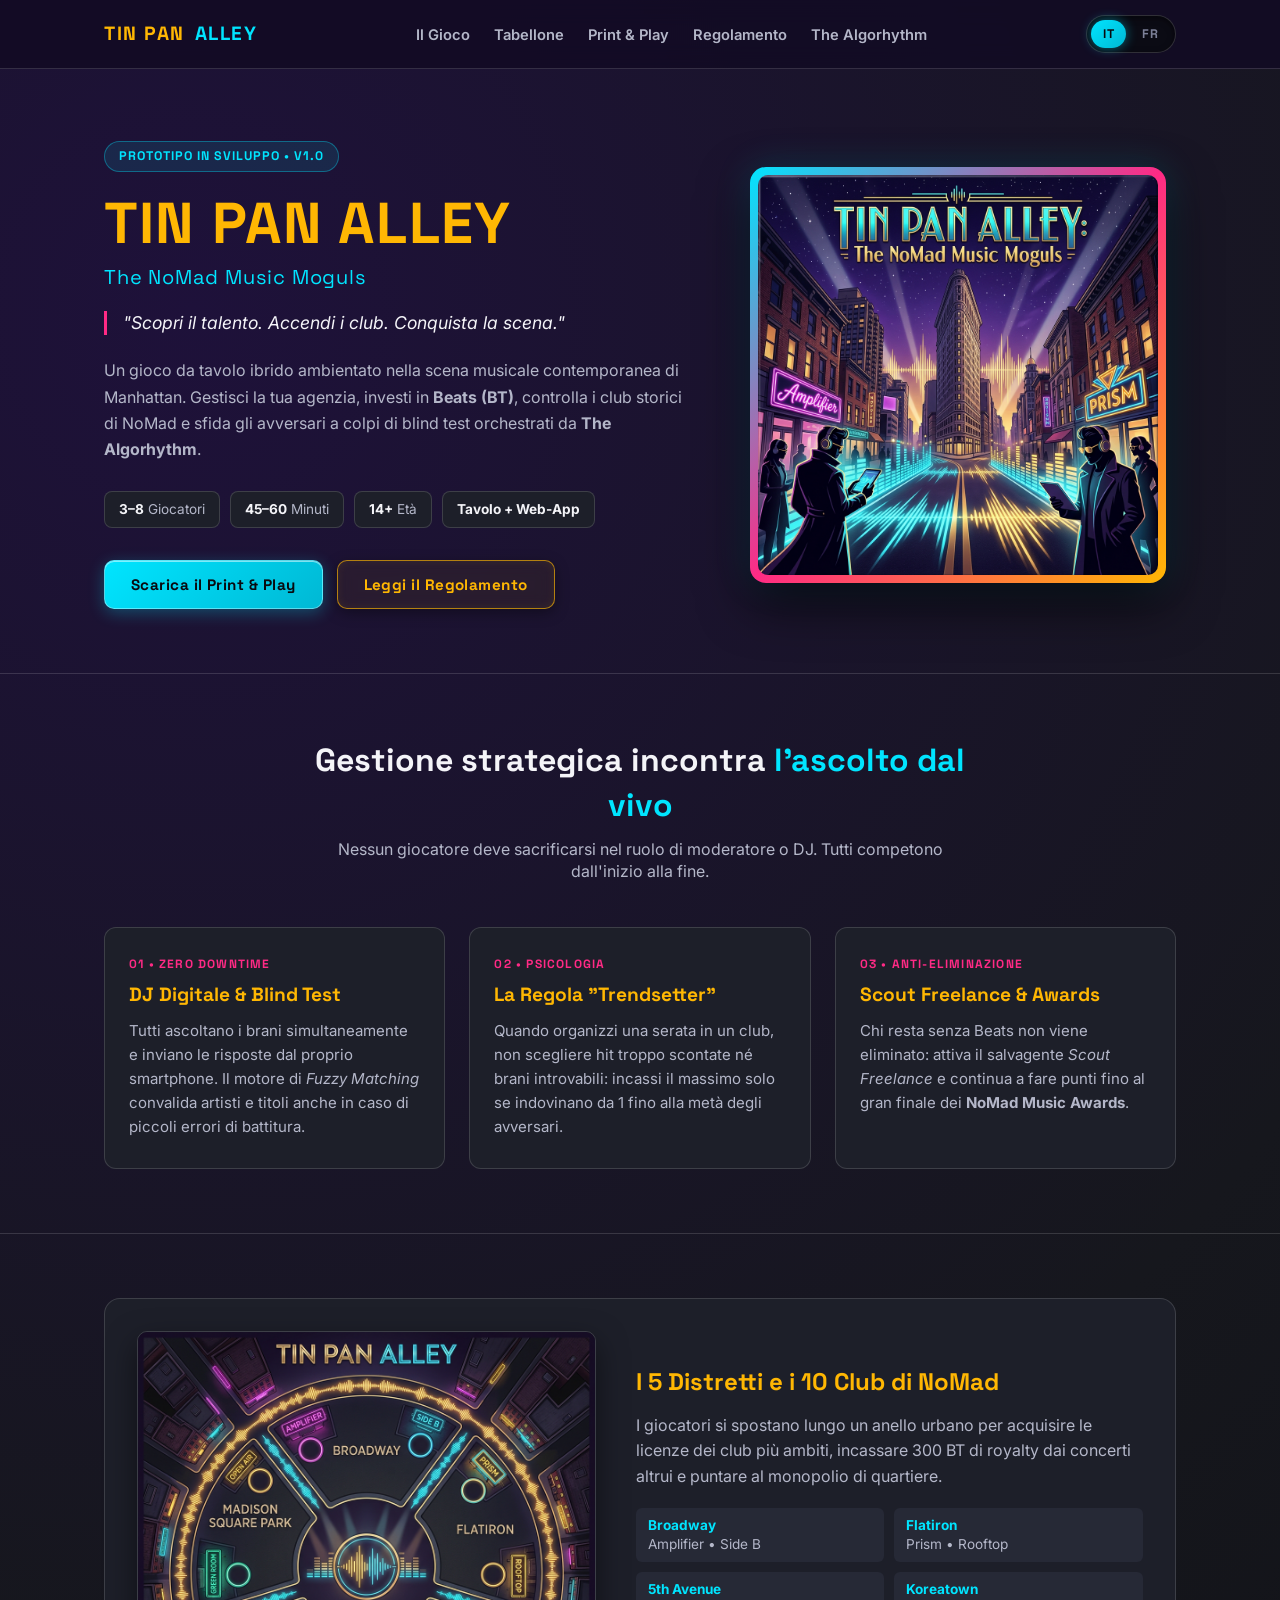
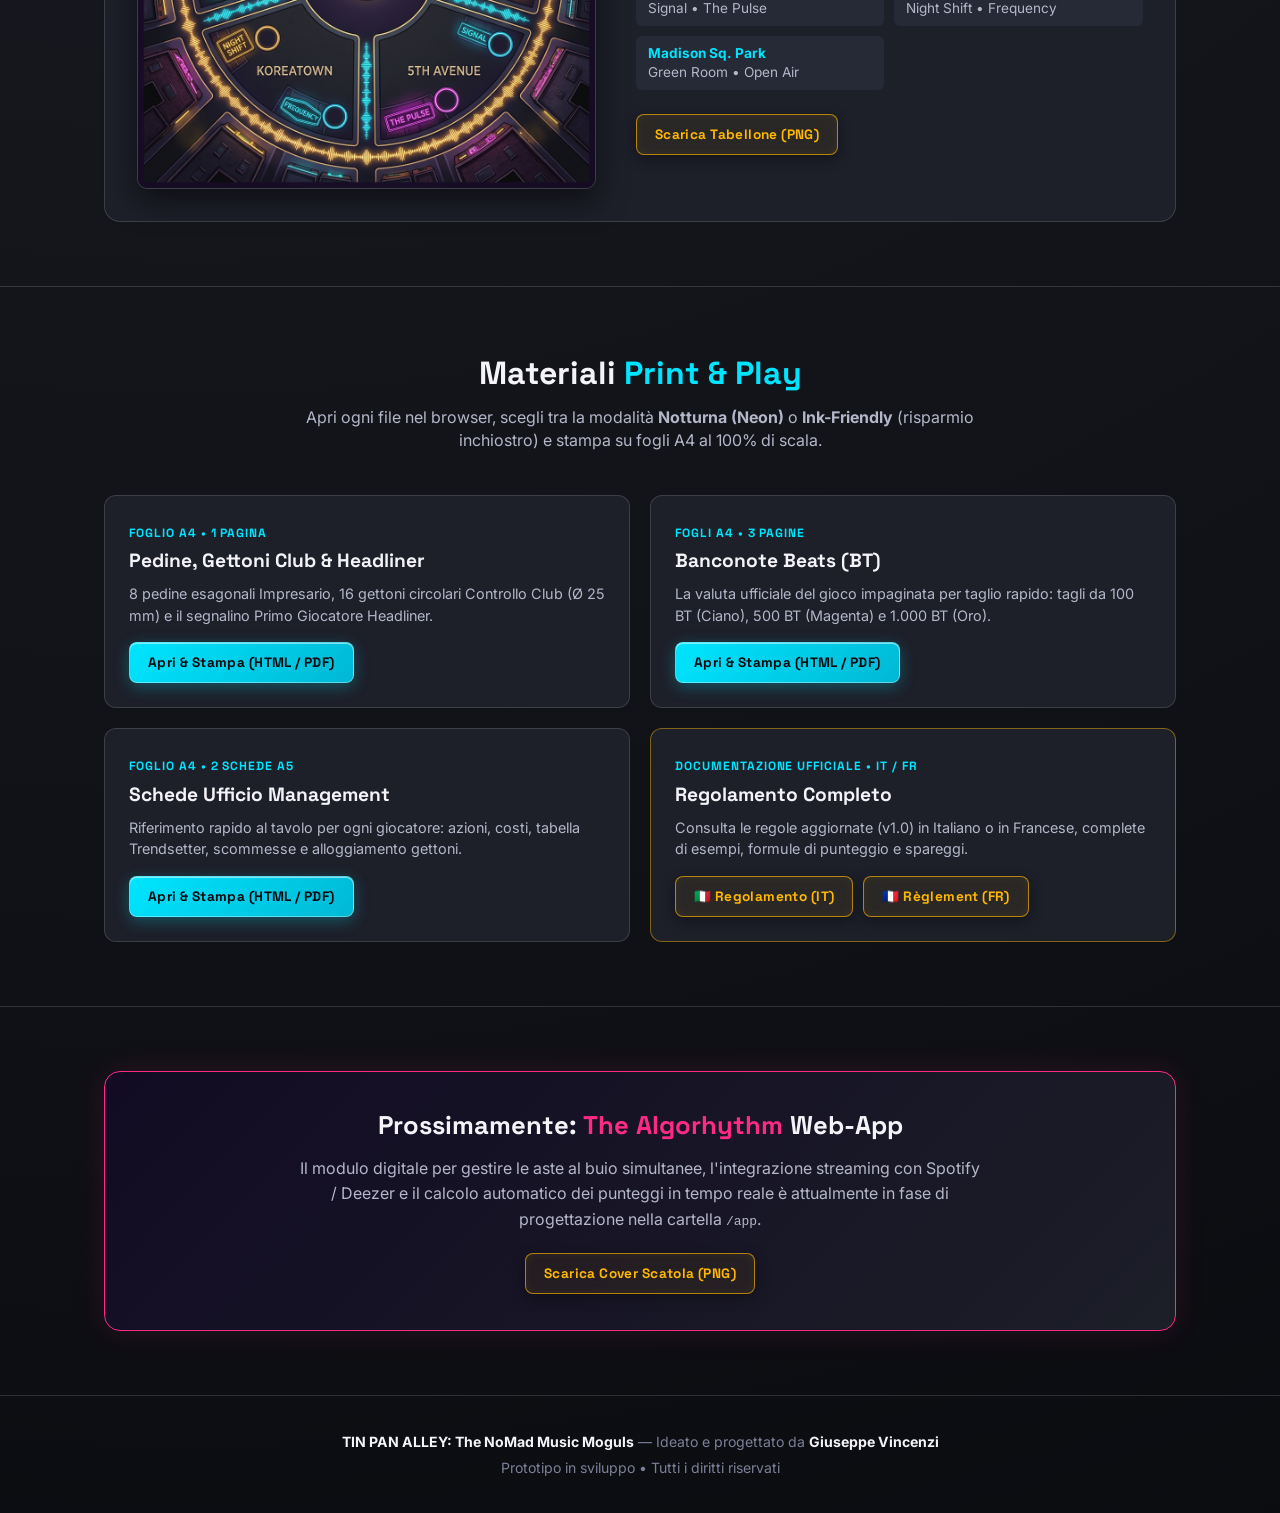
==== index.html @ d27a1840 "Landing page" ====
<!DOCTYPE html>
<html lang="it">
<head>
  <meta charset="UTF-8">
  <meta name="viewport" content="width=device-width, initial-scale=1.0">
  <title>TIN PAN ALLEY: The NoMad Music Moguls — Gioco da Tavolo Ibrido</title>
  <link rel="stylesheet" href="print-and-play/css/design-system.css">
  <link rel="stylesheet" href="landing.css">
</head>
<body>

  <!-- NAVBAR -->
  <nav class="navbar">
    <div class="container nav-inner">
      <a href="#" class="nav-logo">TIN PAN <span>ALLEY</span></a>
      <ul class="nav-links">
        <li><a href="#gioco" data-i18n="nav.game">Il Gioco</a></li>
        <li><a href="#tabellone" data-i18n="nav.board">Tabellone</a></li>
        <li><a href="#download" data-i18n="nav.pnp">Print &amp; Play</a></li>
        <li><a href="#regolamento" data-i18n="nav.rules">Regolamento</a></li>
        <li><a href="#webapp" data-i18n="nav.app">The Algorhythm</a></li>
      </ul>
      <div class="lang-switch" aria-label="Language selector">
        <button class="lang-btn" id="btn-it" onclick="setLanguage('it')">IT</button>
        <button class="lang-btn" id="btn-fr" onclick="setLanguage('fr')">FR</button>
      </div>
    </div>
  </nav>

  <!-- HERO -->
  <header class="hero">
    <div class="container hero-grid">
      <div>
        <span class="badge-status" data-i18n="hero.badge">Prototipo in Sviluppo • v1.0</span>
        <h1>TIN PAN ALLEY</h1>
        <div class="hero-subtitle">The NoMad Music Moguls</div>
        <p class="hero-tagline" data-i18n="hero.tagline">"Scopri il talento. Accendi i club. Conquista la scena."</p>
        <p class="hero-desc" data-i18n="hero.desc">
          Un gioco da tavolo ibrido ambientato nella scena musicale contemporanea di Manhattan.
          Gestisci la tua agenzia, investi in <strong>Beats (BT)</strong>, controlla i club storici di NoMad
          e sfida gli avversari a colpi di blind test orchestrati da <strong>The Algorhythm</strong>.
        </p>

        <div class="specs-row">
          <div class="spec-pill" data-i18n="hero.specPlayers"><strong>3–8</strong> Giocatori</div>
          <div class="spec-pill" data-i18n="hero.specDuration"><strong>45–60</strong> Minuti</div>
          <div class="spec-pill" data-i18n="hero.specAge"><strong>14+</strong> Età</div>
          <div class="spec-pill" data-i18n="hero.specFormat"><strong>Tavolo + Web-App</strong></div>
        </div>

        <div class="cta-group">
          <a href="#download" class="btn btn-primary" data-i18n="hero.ctaPnp">Scarica il Print &amp; Play</a>
          <a href="#regolamento" class="btn btn-secondary" data-i18n="hero.ctaRules">Leggi il Regolamento</a>
        </div>
      </div>

      <div class="hero-visual">
        <div class="cover-frame">
          <img src="assets/box_cover.png" alt="Tin Pan Alley Box Cover">
        </div>
      </div>
    </div>
  </header>

  <!-- COME FUNZIONA -->
  <section id="gioco" class="section">
    <div class="container">
      <div class="section-header">
        <h2 data-i18n="features.title">Gestione strategica incontra <span>l'ascolto dal vivo</span></h2>
        <p data-i18n="features.subtitle">Nessun giocatore deve sacrificarsi nel ruolo di moderatore o DJ. Tutti competono dall'inizio alla fine.</p>
      </div>

      <div class="features-grid">
        <article class="feature-card">
          <span class="feature-tag" data-i18n="features.c1Tag">01 • Zero Downtime</span>
          <h3 data-i18n="features.c1Title">DJ Digitale &amp; Blind Test</h3>
          <p data-i18n="features.c1Desc">
            Tutti ascoltano i brani simultaneamente e inviano le risposte dal proprio smartphone.
            Il motore di <em>Fuzzy Matching</em> convalida artisti e titoli anche in caso di piccoli errori di battitura.
          </p>
        </article>

        <article class="feature-card">
          <span class="feature-tag" data-i18n="features.c2Tag">02 • Psicologia</span>
          <h3 data-i18n="features.c2Title">La Regola "Trendsetter"</h3>
          <p data-i18n="features.c2Desc">
            Quando organizzi una serata in un club, non scegliere hit troppo scontate né brani introvabili:
            incassi il massimo solo se indovinano da 1 fino alla metà degli avversari.
          </p>
        </article>

        <article class="feature-card">
          <span class="feature-tag" data-i18n="features.c3Tag">03 • Anti-Eliminazione</span>
          <h3 data-i18n="features.c3Title">Scout Freelance &amp; Awards</h3>
          <p data-i18n="features.c3Desc">
            Chi resta senza Beats non viene eliminato: attiva il salvagente <em>Scout Freelance</em> e continua
            a fare punti fino al gran finale dei <strong>NoMad Music Awards</strong>.
          </p>
        </article>
      </div>
    </div>
  </section>

  <!-- IL TABELLONE -->
  <section id="tabellone" class="section">
    <div class="container">
      <div class="board-showcase">
        <img src="assets/board.png" alt="Tin Pan Alley Game Board" class="board-img">
        <div class="board-info">
          <h3 data-i18n="board.title">I 5 Distretti e i 10 Club di NoMad</h3>
          <p data-i18n="board.desc">
            I giocatori si spostano lungo un anello urbano per acquisire le licenze dei club più ambiti,
            incassare 300 BT di royalty dai concerti altrui e puntare al monopolio di quartiere.
          </p>
          <ul class="district-list">
            <li><strong>Broadway</strong> Amplifier • Side B</li>
            <li><strong>Flatiron</strong> Prism • Rooftop</li>
            <li><strong>5th Avenue</strong> Signal • The Pulse</li>
            <li><strong>Koreatown</strong> Night Shift • Frequency</li>
            <li><strong>Madison Sq. Park</strong> Green Room • Open Air</li>
          </ul>
          <a href="assets/board.png" download="TinPanAlley_Board.png" class="btn btn-secondary btn-small" data-i18n="board.cta">
            Scarica Tabellone (PNG)
          </a>
        </div>
      </div>
    </div>
  </section>

  <!-- AREA DOWNLOAD PRINT & PLAY E REGOLAMENTO -->
  <section id="download" class="section">
    <div class="container">
      <div class="section-header">
        <h2 data-i18n="downloads.title">Materiali <span>Print &amp; Play</span></h2>
        <p data-i18n="downloads.subtitle">
          Apri ogni file nel browser, scegli tra la modalità <strong>Notturna (Neon)</strong> o
          <strong>Ink-Friendly</strong> (risparmio inchiostro) e stampa su fogli A4 al 100% di scala.
        </p>
      </div>

      <div class="downloads-grid">
        <div class="dl-card">
          <div>
            <span class="dl-meta" data-i18n="downloads.d1Meta">Foglio A4 • 1 Pagina</span>
            <h3 data-i18n="downloads.d1Title">Pedine, Gettoni Club &amp; Headliner</h3>
            <p data-i18n="downloads.d1Desc">8 pedine esagonali Impresario, 16 gettoni circolari Controllo Club (Ø 25 mm) e il segnalino Primo Giocatore Headliner.</p>
          </div>
          <div class="dl-actions">
            <a href="print-and-play/01_pedine_e_gettoni.html" target="_blank" class="btn btn-primary btn-small" data-i18n="downloads.btnPrint">
              Apri &amp; Stampa (HTML / PDF)
            </a>
          </div>
        </div>

        <div class="dl-card">
          <div>
            <span class="dl-meta" data-i18n="downloads.d2Meta">Fogli A4 • 3 Pagine</span>
            <h3 data-i18n="downloads.d2Title">Banconote Beats (BT)</h3>
            <p data-i18n="downloads.d2Desc">La valuta ufficiale del gioco impaginata per taglio rapido: tagli da 100 BT (Ciano), 500 BT (Magenta) e 1.000 BT (Oro).</p>
          </div>
          <div class="dl-actions">
            <a href="print-and-play/02_beats_banconote.html" target="_blank" class="btn btn-primary btn-small" data-i18n="downloads.btnPrint">
              Apri &amp; Stampa (HTML / PDF)
            </a>
          </div>
        </div>

        <div class="dl-card">
          <div>
            <span class="dl-meta" data-i18n="downloads.d3Meta">Foglio A4 • 2 Schede A5</span>
            <h3 data-i18n="downloads.d3Title">Schede Ufficio Management</h3>
            <p data-i18n="downloads.d3Desc">Riferimento rapido al tavolo per ogni giocatore: azioni, costi, tabella Trendsetter, scommesse e alloggiamento gettoni.</p>
          </div>
          <div class="dl-actions">
            <a href="print-and-play/03_schede_management.html" target="_blank" class="btn btn-primary btn-small" data-i18n="downloads.btnPrint">
              Apri &amp; Stampa (HTML / PDF)
            </a>
          </div>
        </div>

        <div id="regolamento" class="dl-card highlight">
          <div>
            <span class="dl-meta" data-i18n="downloads.rMeta">Documentazione Ufficiale • IT / FR</span>
            <h3 data-i18n="downloads.rTitle">Regolamento Completo</h3>
            <p data-i18n="downloads.rDesc">Consulta le regole aggiornate (v1.0) in Italiano o in Francese, complete di esempi, formule di punteggio e spareggi.</p>
          </div>
          <div class="dl-actions">
            <a href="rules/regolamento_IT.md" class="btn btn-secondary btn-small">🇮🇹 Regolamento (IT)</a>
            <a href="rules/reglement_FR.md" class="btn btn-secondary btn-small">🇫🇷 Règlement (FR)</a>
          </div>
        </div>
      </div>
    </div>
  </section>

  <!-- WEB APP TEASER -->
  <section id="webapp" class="section">
    <div class="container">
      <div class="app-banner">
        <h3 data-i18n="webapp.title">Prossimamente: <span>The Algorhythm</span> Web-App</h3>
        <p data-i18n="webapp.desc">
          Il modulo digitale per gestire le aste al buio simultanee, l'integrazione streaming con
          Spotify / Deezer e il calcolo automatico dei punteggi in tempo reale è attualmente in fase di progettazione
          nella cartella <code>/app</code>.
        </p>
        <a href="assets/box_cover.png" download="TinPanAlley_BoxCover.png" class="btn btn-secondary btn-small" data-i18n="webapp.cta">
          Scarica Cover Scatola (PNG)
        </a>
      </div>
    </div>
  </section>

  <!-- FOOTER -->
  <footer class="footer">
    <div class="container">
      <p data-i18n="footer.credit"><strong>TIN PAN ALLEY: The NoMad Music Moguls</strong> — Ideato e progettato da <strong>Giuseppe Vincenzi</strong></p>
      <p style="margin-top: 6px;" data-i18n="footer.rights">Prototipo in sviluppo • Tutti i diritti riservati</p>
    </div>
  </footer>

  <!-- LOGICA MULTILINGUA -->
  <script src="translations.js"></script>
  <script>
    function getNestedValue(obj, path) {
      return path.split('.').reduce((acc, key) => (acc && acc[key] !== undefined ? acc[key] : null), obj);
    }

    function setLanguage(lang) {
      if (!TRANSLATIONS[lang]) lang = 'it';

      document.documentElement.lang = lang;
      document.title = TRANSLATIONS[lang].pageTitle;

      // Aggiorna tutti gli elementi con attributo data-i18n
      document.querySelectorAll('[data-i18n]').forEach(el => {
        const key = el.getAttribute('data-i18n');
        const value = getNestedValue(TRANSLATIONS[lang], key);
        if (value !== null) {
          el.innerHTML = value;
        }
      });

      // Aggiorna stato pulsanti
      document.getElementById('btn-it').classList.toggle('active', lang === 'it');
      document.getElementById('btn-fr').classList.toggle('active', lang === 'fr');

      // Salva preferenza
      localStorage.setItem('tinpanalley_lang', lang);
    }

    // Inizializzazione automatica: preferenza salvata o lingua del browser
    (function initLanguage() {
      const saved = localStorage.getItem('tinpanalley_lang');
      if (saved && TRANSLATIONS[saved]) {
        setLanguage(saved);
      } else {
        const browserLang = (navigator.language || 'it').toLowerCase();
        setLanguage(browserLang.startsWith('fr') ? 'fr' : 'it');
      }
    })();
  </script>

</body>
</html>
---- print-and-play/css/design-system.css ----
/* ==========================================================================
   TIN PAN ALLEY: The NoMad Music Moguls
   Design System Ufficiale (Print & Play + Web-App "The Algorhythm")
   ========================================================================== */

@import url('https://fonts.googleapis.com/css2?family=Inter:wght@400;600;700;800&family=Space+Grotesk:wght@600;700&display=swap');

:root {
  /* --- Superfici & Sfondi (Tema Notturno / Scatola) --- */
  --bg-asphalt: #16171d;
  --bg-midnight: #120b24;
  --bg-card: #1d1f29;
  --bg-elevated: #262936;
  --border-subtle: rgba(255, 255, 255, 0.14);

  /* --- Testi --- */
  --text-primary: #f4f4f8;
  --text-secondary: #b4b7c9;
  --text-muted: #7c8098;

  /* --- Palette Principale Brand --- */
  --brand-cyan: #00e5ff;
  --brand-magenta: #ff2a85;
  --brand-gold: #ffb703;
  --brand-amber: #ff9e00;
  --brand-acid: #52ff00;

  /* --- 8 Identità Giocatore (Colore + Glow) --- */
  --p1-color: #00e5ff; /* 1. Electric Cyan - Cuffie */
  --p2-color: #ff2a85; /* 2. Vivid Magenta - Vinile */
  --p3-color: #ffb703; /* 3. Golden Amber - Fulmine */
  --p4-color: #52ff00; /* 4. Acid Green - Microfono */
  --p5-color: #b565ff; /* 5. Electric Purple - Sintetizzatore */
  --p6-color: #ff4d4d; /* 6. Coral Red - Nota Musicale */
  --p7-color: #72efdd; /* 7. Ice Blue - Stella */
  --p8-color: #ff7b00; /* 8. Bright Orange - Corona */

  /* --- Tipografia --- */
  --font-display: 'Space Grotesk', system-ui, -apple-system, sans-serif;
  --font-body: 'Inter', system-ui, -apple-system, sans-serif;

  /* --- Linee di taglio Print & Play --- */
  --cut-line: rgba(255, 255, 255, 0.35);
}

/* ==========================================================================
   MODALITÀ INK-FRIENDLY (Risparmio Inchiostro per Stampa Casalinga)
   Attivata aggiungendo la classe .ink-friendly al <body>
   ========================================================================== */
body.ink-friendly {
  --bg-asphalt: #ffffff;
  --bg-midnight: #ffffff;
  --bg-card: #f8f9fc;
  --bg-elevated: #eef0f6;
  --border-subtle: #cbd5e1;

  --text-primary: #111827;
  --text-secondary: #374151;
  --text-muted: #6b7280;

  /* Colori leggermente scuriti per restare leggibili su carta bianca */
  --brand-cyan: #008ca3;
  --brand-magenta: #c91863;
  --brand-gold: #b87b00;
  --brand-amber: #c26d00;
  --brand-acid: #2b8a00;

  --p1-color: #008ca3;
  --p2-color: #c91863;
  --p3-color: #b87b00;
  --p4-color: #2b8a00;
  --p5-color: #7c3aed;
  --p6-color: #dc2626;
  --p7-color: #0d9488;
  --p8-color: #ea580c;

  --cut-line: #94a3b8;
}

body.ink-friendly .neon-glow {
  box-shadow: none !important;
  text-shadow: none !important;
}

/* ==========================================================================
   RESET & BASE
   ========================================================================== */
*, *::before, *::after {
  box-sizing: border-box;
  margin: 0;
  padding: 0;
}

body {
  font-family: var(--font-body);
  background-color: #0b0c10;
  color: var(--text-primary);
  line-height: 1.4;
  -webkit-font-smoothing: antialiased;
}

/* ==========================================================================
   BARRA DI CONTROLLO A SCHERMO (Nascosta in stampa)
   ========================================================================== */
.pnp-toolbar {
  position: sticky;
  top: 0;
  z-index: 100;
  display: flex;
  justify-content: space-between;
  align-items: center;
  padding: 12px 24px;
  background: #120b24;
  border-bottom: 2px solid var(--brand-cyan);
  color: #ffffff;
  font-family: var(--font-display);
}

.pnp-toolbar-title {
  font-size: 1.1rem;
  font-weight: 700;
  letter-spacing: 0.05em;
}

.pnp-toolbar-title span {
  color: #00e5ff;
}

.pnp-toolbar-actions {
  display: flex;
  gap: 12px;
}

.btn-pnp {
  padding: 8px 16px;
  border-radius: 6px;
  border: 1px solid #00e5ff;
  background: transparent;
  color: #ffffff;
  font-family: var(--font-display);
  font-size: 0.9rem;
  font-weight: 600;
  cursor: pointer;
  transition: all 0.2s ease;
}

.btn-pnp:hover {
  background: rgba(0, 229, 255, 0.15);
}

.btn-pnp.primary {
  background: #00e5ff;
  color: #120b24;
}

.btn-pnp.primary:hover {
  background: #5ceeff;
}

/* ==========================================================================
   IMPAGINAZIONE FOGLI A4 PER STAMPA
   ========================================================================== */
.a4-page {
  width: 210mm;
  min-height: 297mm;
  margin: 20px auto;
  padding: 10mm;
  background: linear-gradient(160deg, var(--bg-asphalt) 0%, var(--bg-midnight) 100%);
  box-shadow: 0 12px 40px rgba(0, 0, 0, 0.6);
  position: relative;
  overflow: hidden;
  display: flex;
  flex-direction: column;
}

body.ink-friendly .a4-page {
  background: #ffffff;
  border: 1px solid #e2e8f0;
}

.page-header {
  display: flex;
  justify-content: space-between;
  align-items: baseline;
  border-bottom: 1px solid var(--border-subtle);
  padding-bottom: 4mm;
  margin-bottom: 6mm;
}

.page-header h1 {
  font-family: var(--font-display);
  font-size: 14pt;
  letter-spacing: 0.08em;
  text-transform: uppercase;
  color: var(--brand-gold);
}

.page-header .subtitle {
  font-size: 8.5pt;
  color: var(--text-secondary);
}

/* ==========================================================================
   REGOLAMENTO DI STAMPA (@media print)
   ========================================================================== */
@page {
  size: A4 portrait;
  margin: 0;
}

@media print {
  * {
    -webkit-print-color-adjust: exact !important;
    print-color-adjust: exact !important;
  }

  body {
    background: none !important;
  }

  .no-print,
  .pnp-toolbar {
    display: none !important;
  }

  .a4-page {
    margin: 0 !important;
    box-shadow: none !important;
    border: none !important;
    page-break-after: always;
    break-after: page;
  }

  .a4-page:last-child {
    page-break-after: auto;
    break-after: auto;
  }
}

/* ==========================================================================
   UTILITY COMPONENTI
   ========================================================================== */
.font-display {
  font-family: var(--font-display);
}

.cut-guide {
  border: 1px dashed var(--cut-line);
}

/* Selettore lingua nella toolbar Print & Play */
.pnp-lang-switch {
  display: inline-flex;
  align-items: center;
  gap: 2px;
  background: rgba(0, 0, 0, 0.35);
  border: 1px solid rgba(255, 255, 255, 0.2);
  padding: 3px;
  border-radius: 6px;
}

.pnp-lang-btn {
  background: transparent;
  border: none;
  color: #b4b7c9;
  font-family: var(--font-display);
  font-size: 0.8rem;
  font-weight: 700;
  padding: 5px 10px;
  border-radius: 4px;
  cursor: pointer;
  transition: all 0.2s ease;
}

.pnp-lang-btn:hover {
  color: #ffffff;
}

.pnp-lang-btn.active {
  background: #00e5ff;
  color: #120b24;
}
---- landing.css ----
/* ==========================================================================
   TIN PAN ALLEY — Stili Landing Page (index.html)
   Richiede: print-and-play/css/design-system.css
   ========================================================================== */

html {
  scroll-behavior: smooth;
}

body {
  background: radial-gradient(circle at 15% 10%, #1e113a 0%, var(--bg-asphalt) 45%, #0b0c10 100%);
  color: var(--text-primary);
  min-height: 100vh;
}

.container {
  width: 100%;
  max-width: 1120px;
  margin: 0 auto;
  padding: 0 24px;
}

/* --- NAVBAR --- */
.navbar {
  position: sticky;
  top: 0;
  z-index: 50;
  background: rgba(18, 11, 36, 0.85);
  backdrop-filter: blur(12px);
  border-bottom: 1px solid var(--border-subtle);
}

.nav-inner {
  display: flex;
  justify-content: space-between;
  align-items: center;
  height: 68px;
}

.nav-logo {
  font-family: var(--font-display);
  font-size: 1.2rem;
  font-weight: 700;
  letter-spacing: 0.08em;
  color: var(--brand-gold);
  text-decoration: none;
  display: flex;
  align-items: center;
  gap: 10px;
}

.nav-logo span {
  color: var(--brand-cyan);
}

.nav-links {
  display: flex;
  gap: 24px;
  list-style: none;
}

.nav-links a {
  color: var(--text-secondary);
  text-decoration: none;
  font-size: 0.92rem;
  font-weight: 600;
  transition: color 0.2s ease;
}

.nav-links a:hover {
  color: var(--brand-cyan);
}

/* --- HERO SECTION --- */
.hero {
  padding: 72px 0 64px;
}

.hero-grid {
  display: grid;
  grid-template-columns: 1.15fr 0.85fr;
  gap: 48px;
  align-items: center;
}

.badge-status {
  display: inline-block;
  padding: 6px 14px;
  border-radius: 999px;
  font-family: var(--font-display);
  font-size: 0.78rem;
  font-weight: 700;
  letter-spacing: 0.08em;
  text-transform: uppercase;
  color: var(--brand-cyan);
  background: rgba(0, 229, 255, 0.1);
  border: 1px solid rgba(0, 229, 255, 0.35);
  margin-bottom: 20px;
}

.hero h1 {
  font-family: var(--font-display);
  font-size: clamp(2.4rem, 5vw, 3.6rem);
  line-height: 1.08;
  letter-spacing: 0.02em;
  color: var(--brand-gold);
  margin-bottom: 8px;
}

.hero-subtitle {
  font-family: var(--font-display);
  font-size: 1.25rem;
  color: var(--brand-cyan);
  margin-bottom: 20px;
  letter-spacing: 0.04em;
}

.hero-tagline {
  font-size: 1.1rem;
  color: var(--text-primary);
  font-style: italic;
  border-left: 3px solid var(--brand-magenta);
  padding-left: 16px;
  margin-bottom: 22px;
}

.hero-desc {
  color: var(--text-secondary);
  font-size: 1rem;
  line-height: 1.65;
  margin-bottom: 28px;
}

.specs-row {
  display: flex;
  flex-wrap: wrap;
  gap: 10px;
  margin-bottom: 32px;
}

.spec-pill {
  background: var(--bg-card);
  border: 1px solid var(--border-subtle);
  padding: 8px 14px;
  border-radius: 8px;
  font-size: 0.85rem;
  color: var(--text-secondary);
}

.spec-pill strong {
  color: var(--text-primary);
}

.cta-group {
  display: flex;
  flex-wrap: wrap;
  gap: 14px;
}

.btn {
  display: inline-flex;
  align-items: center;
  justify-content: center;
  gap: 8px;
  padding: 13px 24px;
  border-radius: 8px;
  font-family: var(--font-display);
  font-weight: 700;
  font-size: 0.95rem;
  text-decoration: none;
  transition: all 0.2s ease;
  cursor: pointer;
}

.btn-primary {
  background: var(--brand-cyan);
  color: #0b0c10;
  box-shadow: 0 0 20px rgba(0, 229, 255, 0.3);
}

.btn-primary:hover {
  background: #5ceeff;
  transform: translateY(-2px);
}

.btn-secondary {
  background: transparent;
  color: var(--brand-gold);
  border: 1.5px solid var(--brand-gold);
}

.btn-secondary:hover {
  background: rgba(255, 183, 3, 0.12);
  transform: translateY(-2px);
}

.hero-visual {
  display: flex;
  justify-content: center;
}

.cover-frame {
  position: relative;
  border-radius: 16px;
  padding: 8px;
  background: linear-gradient(135deg, var(--brand-cyan), var(--brand-magenta), var(--brand-gold));
  box-shadow: 0 20px 50px rgba(0, 0, 0, 0.7), 0 0 35px rgba(0, 229, 255, 0.18);
}

.cover-frame img {
  display: block;
  width: 100%;
  max-width: 400px;
  border-radius: 10px;
}

/* --- SEZIONI COMUNI --- */
.section {
  padding: 64px 0;
  border-top: 1px solid var(--border-subtle);
}

.section-header {
  text-align: center;
  max-width: 680px;
  margin: 0 auto 44px;
}

.section-header h2 {
  font-family: var(--font-display);
  font-size: 2rem;
  color: var(--text-primary);
  margin-bottom: 10px;
}

.section-header h2 span {
  color: var(--brand-cyan);
}

.section-header p {
  color: var(--text-secondary);
  font-size: 1rem;
}

/* --- PILASTRI DI GIOCO --- */
.features-grid {
  display: grid;
  grid-template-columns: repeat(3, 1fr);
  gap: 24px;
}

.feature-card {
  background: var(--bg-card);
  border: 1px solid var(--border-subtle);
  border-radius: 12px;
  padding: 28px 24px;
  transition: border-color 0.2s ease, transform 0.2s ease;
}

.feature-card:hover {
  border-color: var(--brand-cyan);
  transform: translateY(-3px);
}

.feature-tag {
  font-family: var(--font-display);
  font-size: 0.75rem;
  font-weight: 700;
  text-transform: uppercase;
  letter-spacing: 0.1em;
  color: var(--brand-magenta);
  margin-bottom: 10px;
  display: block;
}

.feature-card h3 {
  font-family: var(--font-display);
  font-size: 1.2rem;
  color: var(--brand-gold);
  margin-bottom: 10px;
}

.feature-card p {
  color: var(--text-secondary);
  font-size: 0.94rem;
  line-height: 1.6;
}

/* --- TABELLONE SHOWCASE --- */
.board-showcase {
  display: grid;
  grid-template-columns: 0.95fr 1.05fr;
  gap: 40px;
  align-items: center;
  background: var(--bg-card);
  border: 1px solid var(--border-subtle);
  border-radius: 16px;
  padding: 32px;
}

.board-img {
  width: 100%;
  border-radius: 10px;
  border: 1px solid var(--border-subtle);
  box-shadow: 0 12px 30px rgba(0, 0, 0, 0.5);
}

.board-info h3 {
  font-family: var(--font-display);
  font-size: 1.5rem;
  color: var(--brand-gold);
  margin-bottom: 14px;
}

.board-info p {
  color: var(--text-secondary);
  margin-bottom: 18px;
  line-height: 1.6;
}

.district-list {
  list-style: none;
  display: grid;
  grid-template-columns: 1fr 1fr;
  gap: 10px;
  margin-bottom: 24px;
}

.district-list li {
  background: var(--bg-elevated);
  padding: 8px 12px;
  border-radius: 6px;
  font-size: 0.85rem;
  color: var(--text-secondary);
}

.district-list strong {
  color: var(--brand-cyan);
  display: block;
}

/* --- DOWNLOAD PRINT & PLAY + REGOLAMENTI --- */
.downloads-grid {
  display: grid;
  grid-template-columns: repeat(2, 1fr);
  gap: 20px;
}

.dl-card {
  background: var(--bg-card);
  border: 1px solid var(--border-subtle);
  border-radius: 12px;
  padding: 24px;
  display: flex;
  flex-direction: column;
  justify-content: space-between;
  gap: 16px;
}

.dl-card.highlight {
  border-color: rgba(255, 183, 3, 0.45);
}

.dl-meta {
  font-family: var(--font-display);
  font-size: 0.75rem;
  font-weight: 700;
  text-transform: uppercase;
  letter-spacing: 0.08em;
  color: var(--brand-cyan);
}

.dl-card h3 {
  font-family: var(--font-display);
  font-size: 1.2rem;
  color: var(--text-primary);
  margin: 6px 0 8px;
}

.dl-card p {
  color: var(--text-secondary);
  font-size: 0.9rem;
  line-height: 1.5;
}

.dl-actions {
  display: flex;
  flex-wrap: wrap;
  gap: 10px;
}

.btn-small {
  padding: 9px 16px;
  font-size: 0.85rem;
  border-radius: 6px;
}

/* --- WEB APP TEASER --- */
.app-banner {
  background: linear-gradient(135deg, rgba(18, 11, 36, 0.95) 0%, rgba(29, 31, 41, 0.95) 100%);
  border: 1px solid var(--brand-magenta);
  border-radius: 16px;
  padding: 36px;
  text-align: center;
  box-shadow: 0 0 30px rgba(255, 42, 133, 0.12);
}

.app-banner h3 {
  font-family: var(--font-display);
  font-size: 1.6rem;
  color: var(--text-primary);
  margin-bottom: 12px;
}

.app-banner h3 span {
  color: var(--brand-magenta);
}

.app-banner p {
  color: var(--text-secondary);
  max-width: 680px;
  margin: 0 auto 20px;
  line-height: 1.6;
}

/* --- FOOTER --- */
.footer {
  border-top: 1px solid var(--border-subtle);
  padding: 36px 0;
  text-align: center;
  color: var(--text-muted);
  font-size: 0.88rem;
}

.footer strong {
  color: var(--text-primary);
}

/* --- RESPONSIVE --- */
@media (max-width: 900px) {
  .hero-grid,
  .board-showcase {
    grid-template-columns: 1fr;
    text-align: center;
  }

  .hero-tagline {
    border-left: none;
    padding-left: 0;
  }

  .specs-row,
  .cta-group {
    justify-content: center;
  }

  .features-grid,
  .downloads-grid {
    grid-template-columns: 1fr;
  }
}

@media (max-width: 600px) {
  .nav-links {
    display: none;
  }

  .district-list {
    grid-template-columns: 1fr;
  }
}

/* --- SELETTORE LINGUA NAVBAR --- */
.lang-switch {
  display: flex;
  align-items: center;
  gap: 6px;
  background: var(--bg-card);
  border: 1px solid var(--border-subtle);
  padding: 4px;
  border-radius: 8px;
}

.lang-btn {
  background: transparent;
  border: none;
  color: var(--text-muted);
  font-family: var(--font-display);
  font-size: 0.8rem;
  font-weight: 700;
  padding: 5px 10px;
  border-radius: 5px;
  cursor: pointer;
  transition: all 0.2s ease;
}

.lang-btn:hover {
  color: var(--text-primary);
}

.lang-btn.active {
  background: var(--brand-cyan);
  color: #0b0c10;
}

/* --- BOTTONI PRINCIPALI (Stile Neon / Glassmorphism) --- */
.btn {
  position: relative;
  display: inline-flex;
  align-items: center;
  justify-content: center;
  gap: 8px;
  padding: 13px 26px;
  border-radius: 10px;
  font-family: var(--font-display);
  font-weight: 700;
  font-size: 0.95rem;
  letter-spacing: 0.03em;
  text-decoration: none;
  cursor: pointer;
  overflow: hidden;
  transition: transform 0.2s cubic-bezier(0.22, 1, 0.36, 1),
              box-shadow 0.25s ease,
              background 0.25s ease,
              border-color 0.25s ease,
              color 0.25s ease;
}

/* Effetto riflesso luminoso che scorre al passaggio del mouse */
.btn::before {
  content: "";
  position: absolute;
  top: 0;
  left: -100%;
  width: 60%;
  height: 100%;
  background: linear-gradient(
    120deg,
    transparent,
    rgba(255, 255, 255, 0.28),
    transparent
  );
  transition: left 0.5s ease;
  pointer-events: none;
}

.btn:hover::before {
  left: 140%;
}

.btn:active {
  transform: translateY(1px) scale(0.98);
}

.btn:focus-visible {
  outline: 2px solid var(--brand-cyan);
  outline-offset: 3px;
}

/* Bottone Primario (Ciano Elettrico) */
.btn-primary {
  background: linear-gradient(135deg, #00e5ff 0%, #00b8d4 100%);
  color: #090a0f;
  border: 1px solid rgba(255, 255, 255, 0.35);
  box-shadow: 0 4px 16px rgba(0, 229, 255, 0.28),
              inset 0 1px 0 rgba(255, 255, 255, 0.5);
}

.btn-primary:hover {
  background: linear-gradient(135deg, #33ebff 0%, #00d4f0 100%);
  box-shadow: 0 6px 26px rgba(0, 229, 255, 0.5),
              inset 0 1px 0 rgba(255, 255, 255, 0.7);
  transform: translateY(-2px);
}

/* Bottone Secondario (Oro / Vetro Scuro) */
.btn-secondary {
  background: rgba(255, 183, 3, 0.06);
  backdrop-filter: blur(8px);
  color: var(--brand-gold);
  border: 1.5px solid rgba(255, 183, 3, 0.65);
  box-shadow: 0 4px 14px rgba(0, 0, 0, 0.35),
              inset 0 0 10px rgba(255, 183, 3, 0.08);
}

.btn-secondary:hover {
  background: rgba(255, 183, 3, 0.16);
  border-color: var(--brand-gold);
  color: #ffd166;
  box-shadow: 0 6px 22px rgba(255, 183, 3, 0.28),
              inset 0 0 14px rgba(255, 183, 3, 0.18);
  transform: translateY(-2px);
}

/* Variante compatta per le card */
.btn-small {
  padding: 10px 18px;
  font-size: 0.85rem;
  border-radius: 8px;
}

/* --- SELETTORE LINGUA NAVBAR --- */
.lang-switch {
  display: inline-flex;
  align-items: center;
  gap: 4px;
  background: rgba(11, 12, 16, 0.75);
  border: 1px solid rgba(255, 255, 255, 0.15);
  padding: 4px;
  border-radius: 999px;
  box-shadow: inset 0 2px 6px rgba(0, 0, 0, 0.5);
}

.lang-btn {
  background: transparent;
  border: none;
  color: var(--text-muted);
  font-family: var(--font-display);
  font-size: 0.78rem;
  font-weight: 700;
  letter-spacing: 0.06em;
  padding: 6px 12px;
  border-radius: 999px;
  cursor: pointer;
  transition: all 0.25s ease;
}

.lang-btn:hover {
  color: var(--text-primary);
}

.lang-btn.active {
  background: linear-gradient(135deg, var(--brand-cyan), #00b8d4);
  color: #090a0f;
  box-shadow: 0 0 12px rgba(0, 229, 255, 0.45);
}
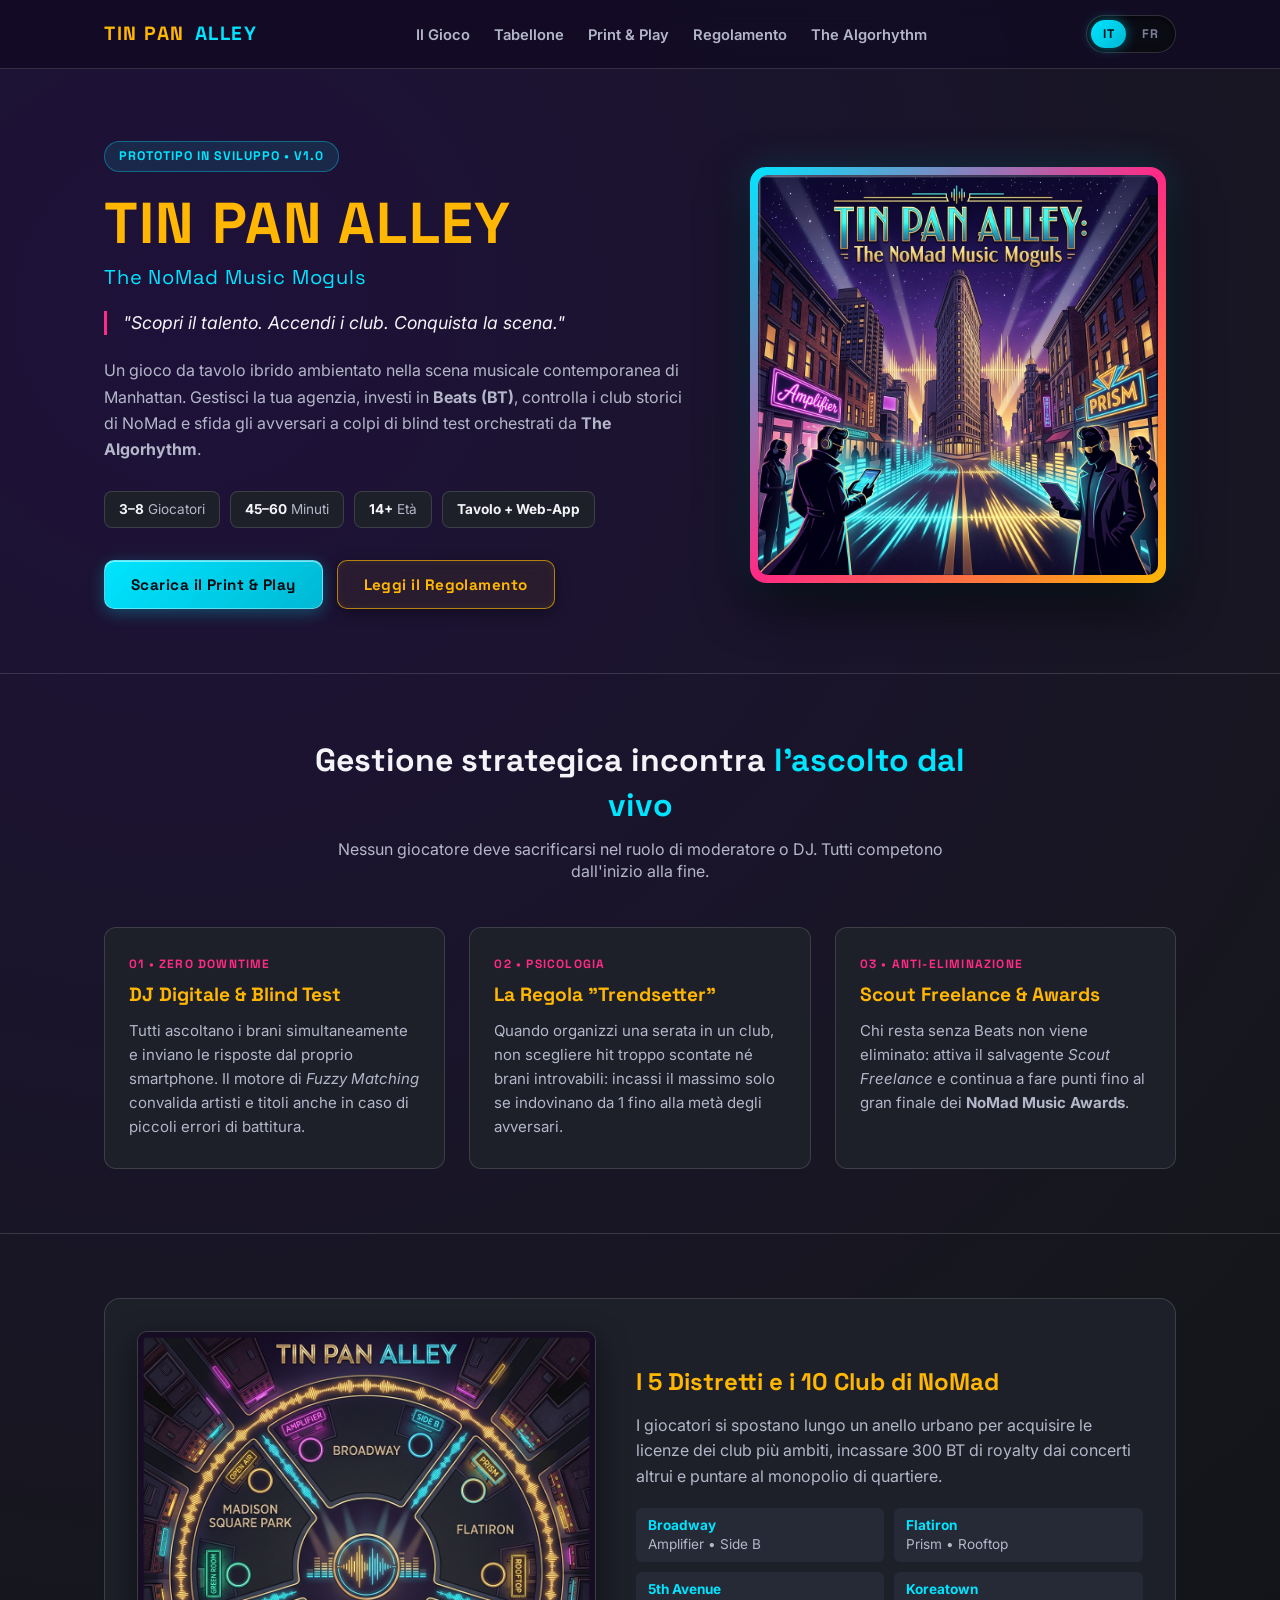
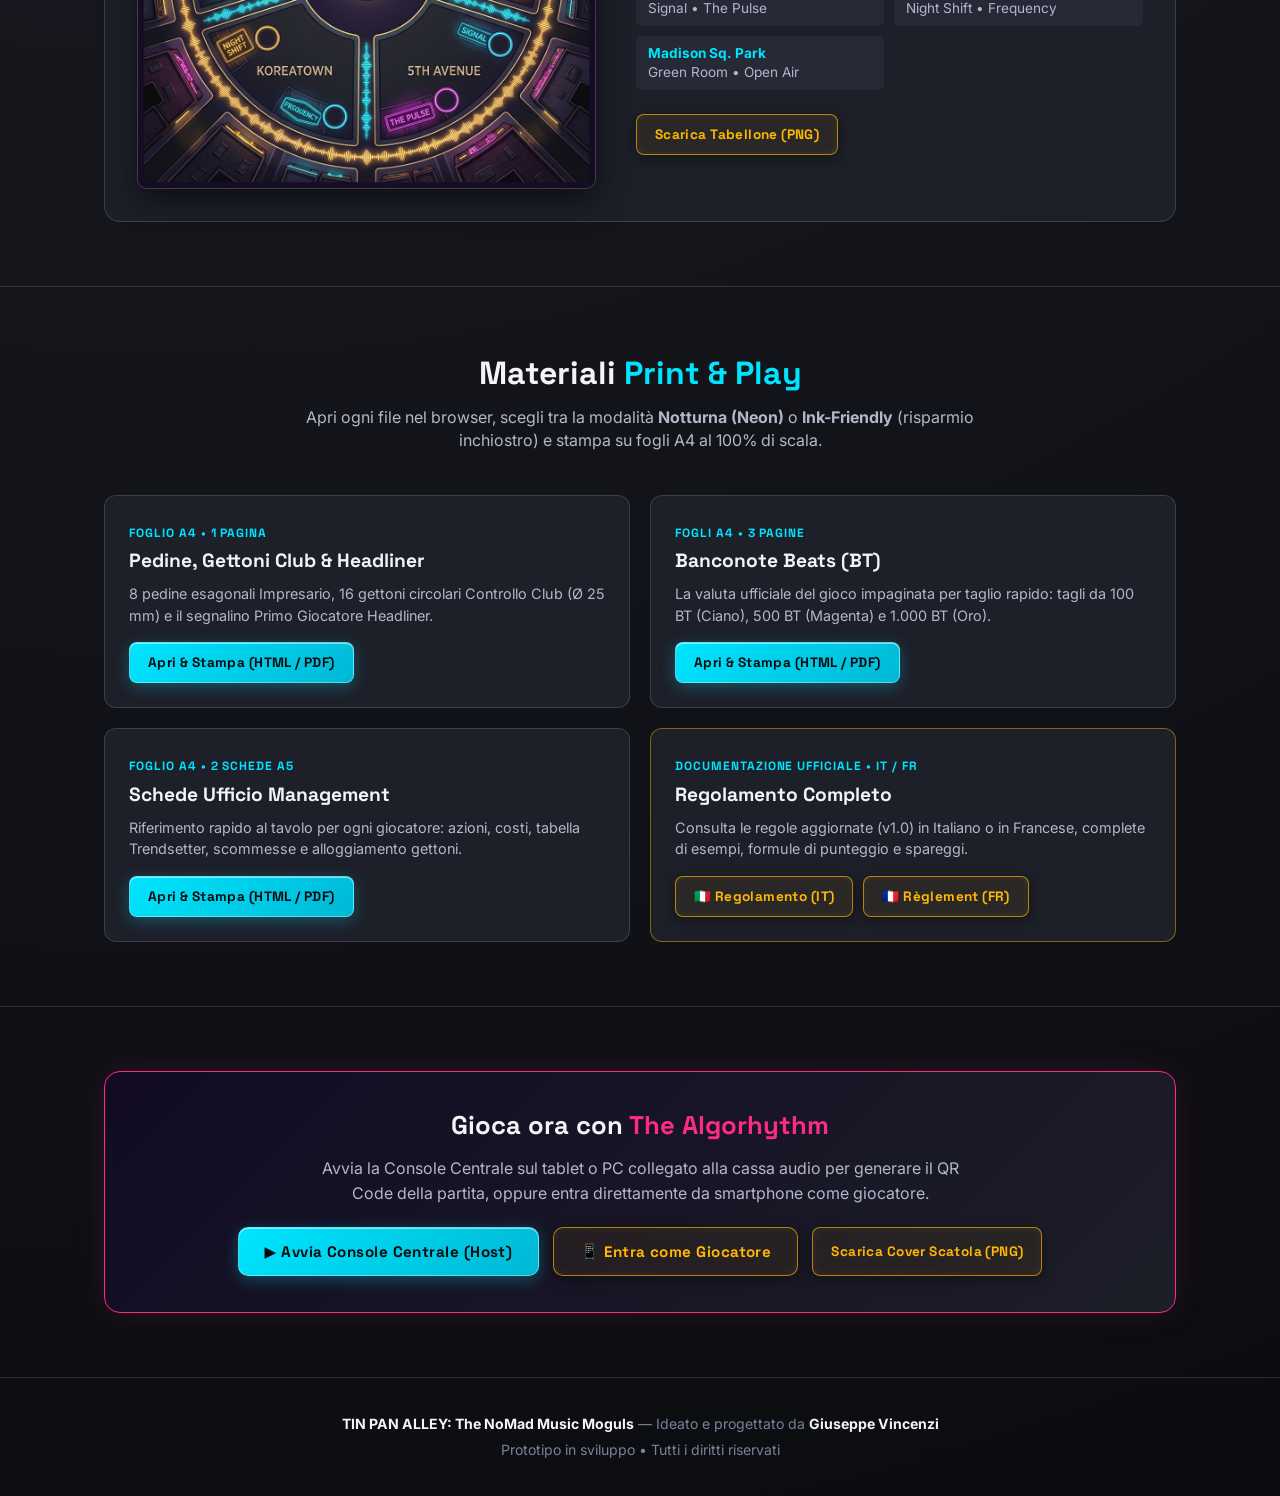
==== commit c9e132c4: "Finalized deploy" ====
--- a/index.html
+++ b/index.html
@@ -193,19 +193,26 @@
     </div>
   </section>
 
-  <!-- WEB APP TEASER -->
+  <!-- WEB APP LAUNCHER -->
   <section id="webapp" class="section">
     <div class="container">
       <div class="app-banner">
-        <h3 data-i18n="webapp.title">Prossimamente: <span>The Algorhythm</span> Web-App</h3>
+        <h3 data-i18n="webapp.title">Gioca ora con <span>The Algorhythm</span></h3>
         <p data-i18n="webapp.desc">
-          Il modulo digitale per gestire le aste al buio simultanee, l'integrazione streaming con
-          Spotify / Deezer e il calcolo automatico dei punteggi in tempo reale è attualmente in fase di progettazione
-          nella cartella <code>/app</code>.
+          Avvia la Console Centrale sul tablet o PC collegato alla cassa audio per generare il QR Code della partita,
+          oppure entra direttamente da smartphone come giocatore.
         </p>
-        <a href="assets/box_cover.png" download="TinPanAlley_BoxCover.png" class="btn btn-secondary btn-small" data-i18n="webapp.cta">
-          Scarica Cover Scatola (PNG)
-        </a>
+        <div class="cta-group" style="justify-content: center;">
+          <a href="https://inmediart.ovh/algorhythm/" target="_blank" rel="noopener" class="btn btn-primary" data-i18n="webapp.ctaHost">
+            ▶ Avvia Console Centrale (Host)
+          </a>
+          <a href="https://inmediart.ovh/algorhythm/player" target="_blank" rel="noopener" class="btn btn-secondary" data-i18n="webapp.ctaPlayer">
+            📱 Entra come Giocatore
+          </a>
+          <a href="assets/box_cover.png" download="TinPanAlley_BoxCover.png" class="btn btn-secondary btn-small" data-i18n="webapp.cta">
+            Scarica Cover Scatola (PNG)
+          </a>
+        </div>
       </div>
     </div>
   </section>
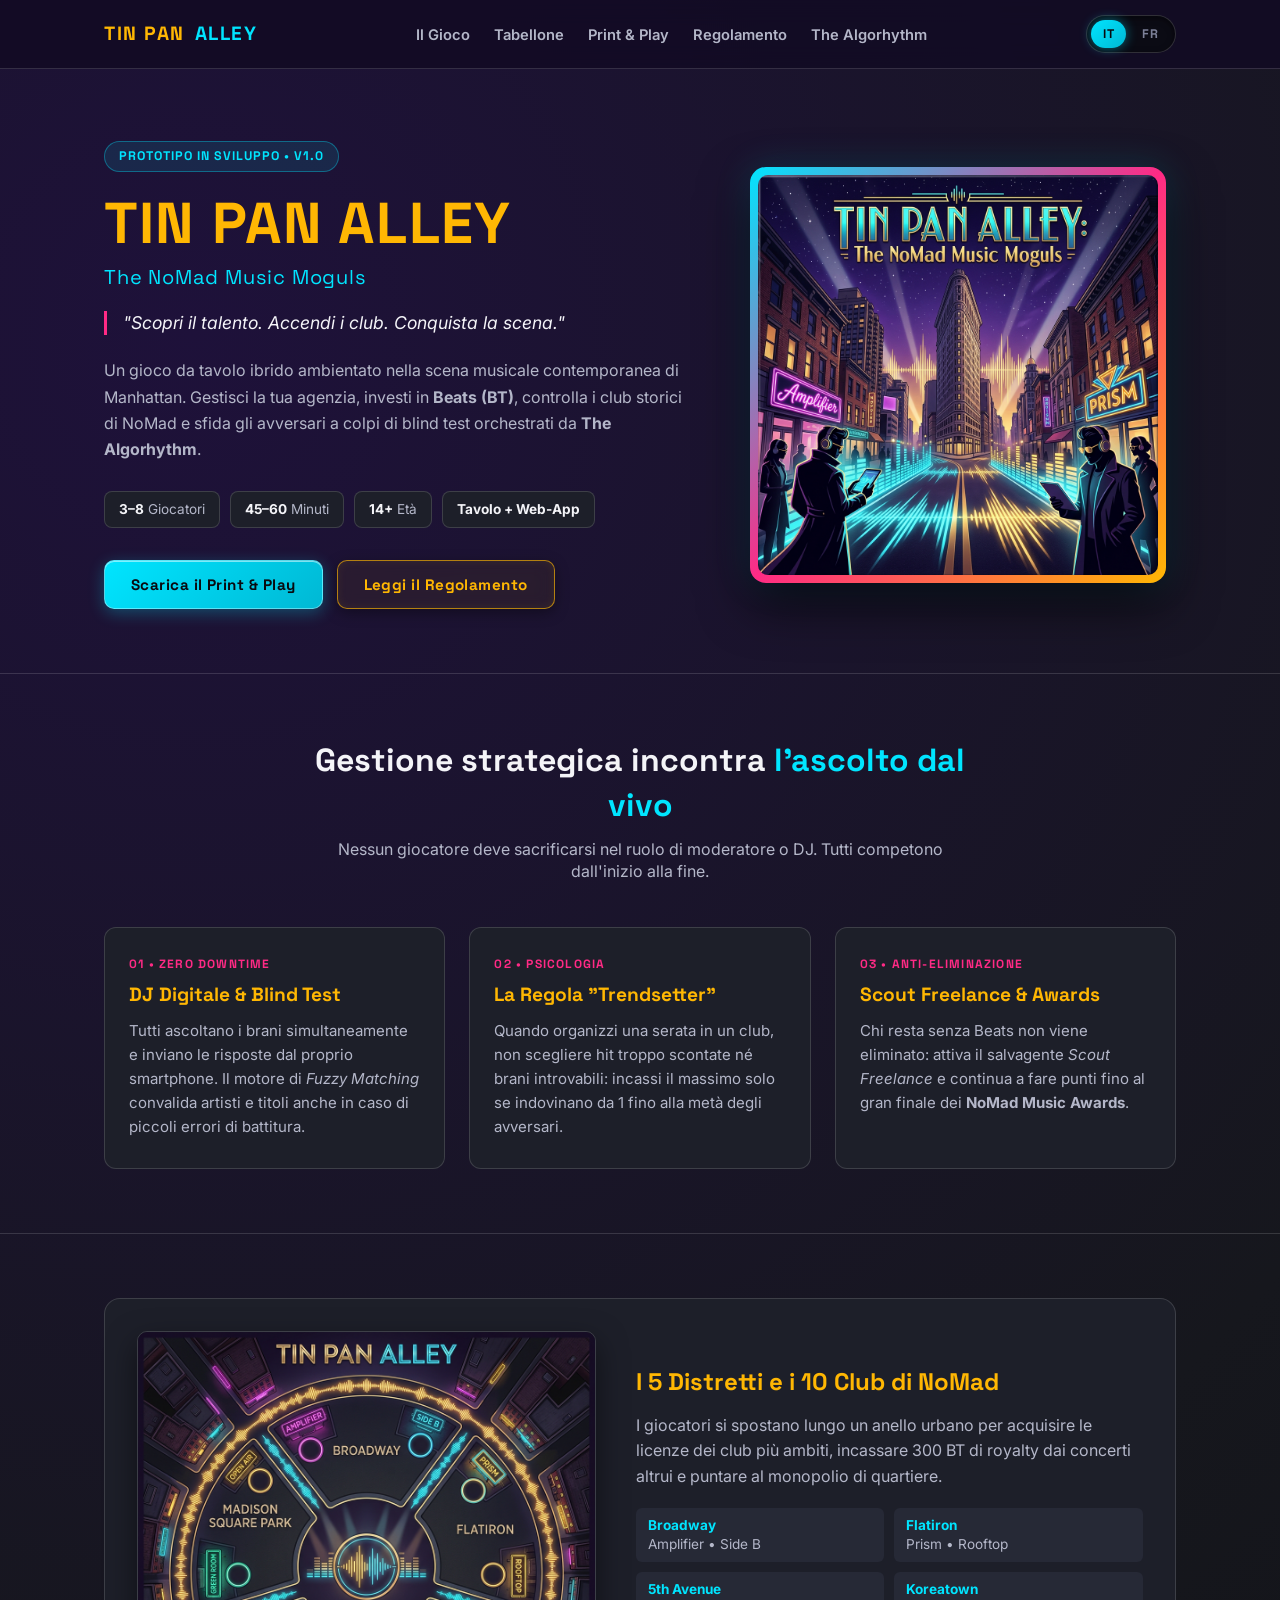
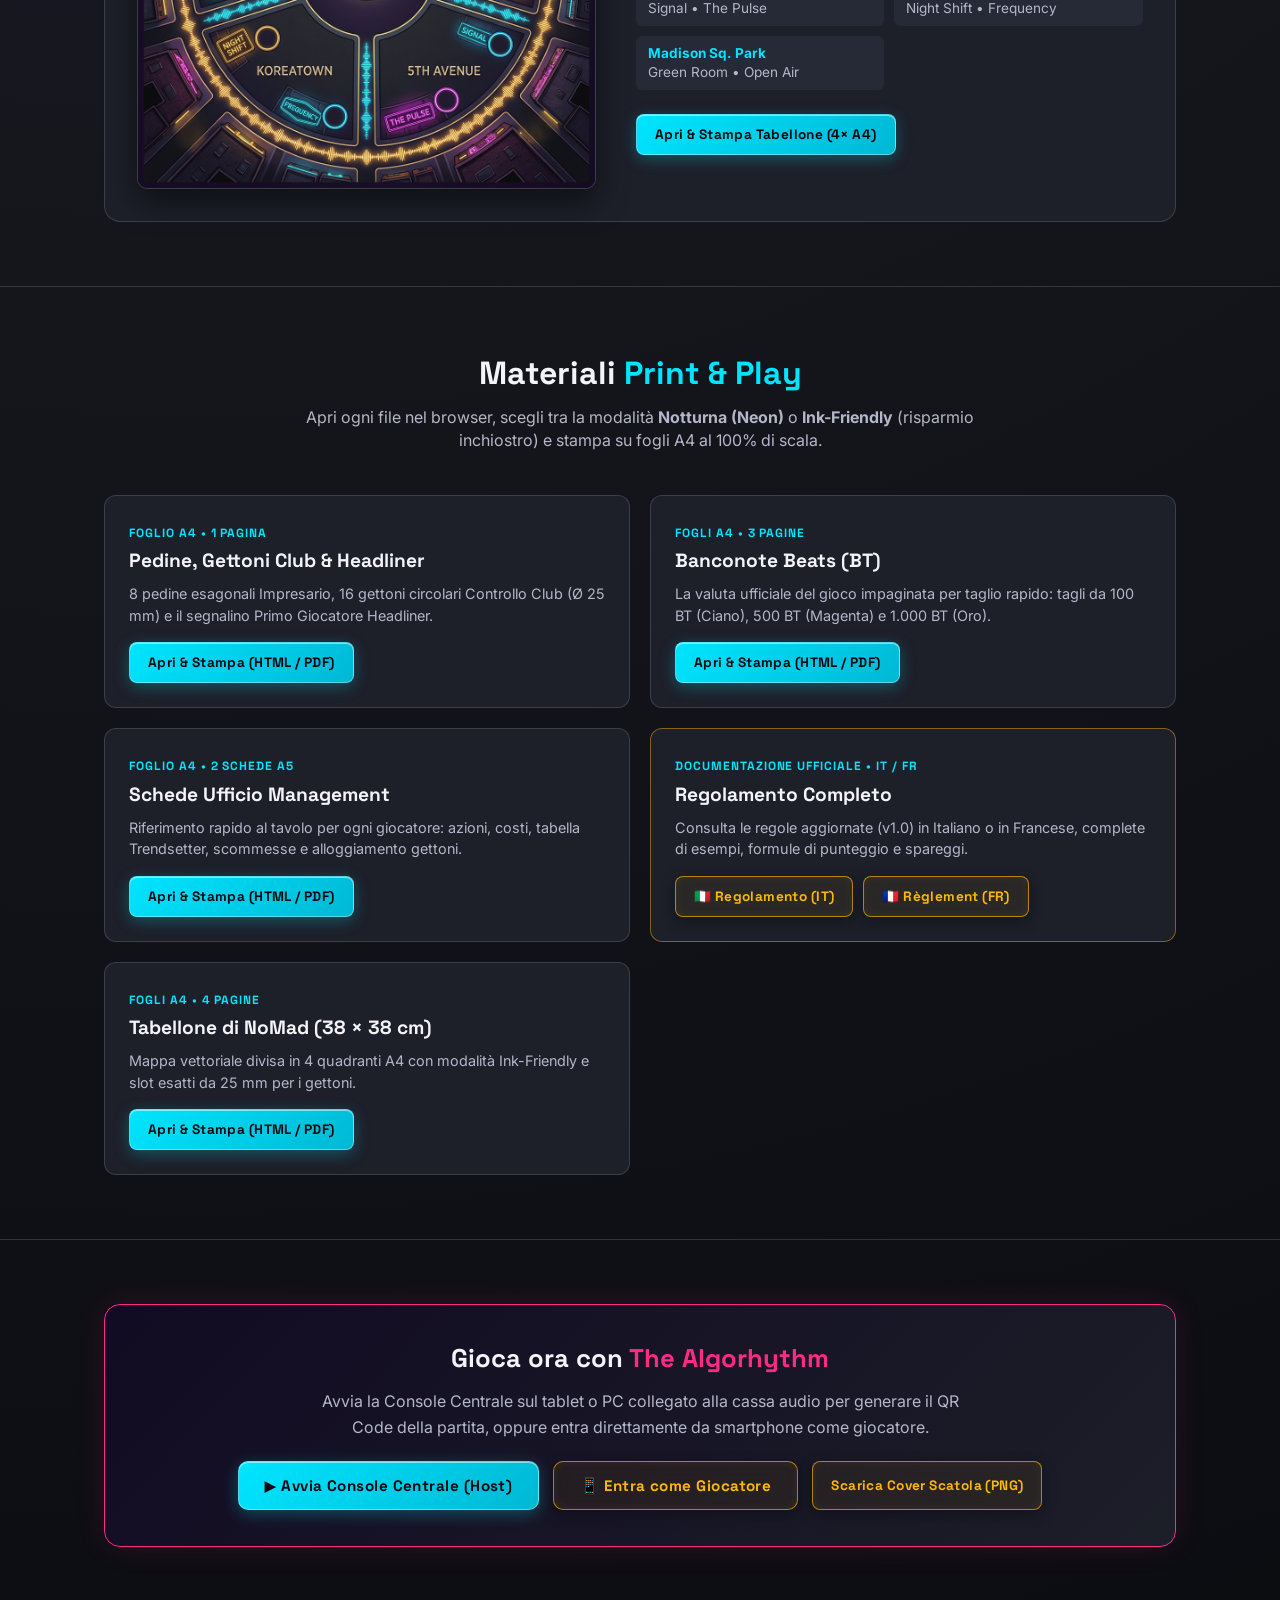
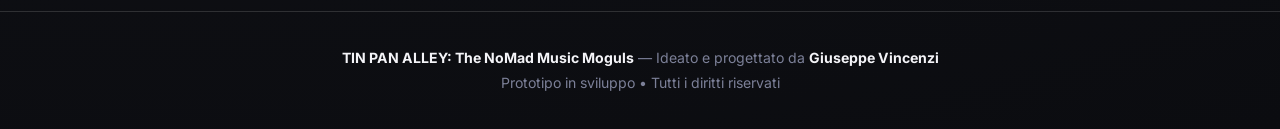
==== commit cdea4803: "Board ink-friendly" ====
--- a/index.html
+++ b/index.html
@@ -119,8 +119,8 @@
             <li><strong>Koreatown</strong> Night Shift • Frequency</li>
             <li><strong>Madison Sq. Park</strong> Green Room • Open Air</li>
           </ul>
-          <a href="assets/board.png" download="TinPanAlley_Board.png" class="btn btn-secondary btn-small" data-i18n="board.cta">
-            Scarica Tabellone (PNG)
+          <a href="print-and-play/04_tabellone.html" target="_blank" class="btn btn-primary btn-small" data-i18n="board.cta">
+            Apri &amp; Stampa Tabellone (4× A4)
           </a>
         </div>
       </div>
@@ -189,6 +189,20 @@
             <a href="rules/reglement_FR.md" class="btn btn-secondary btn-small">🇫🇷 Règlement (FR)</a>
           </div>
         </div>
+
+        <div class="dl-card">
+          <div>
+            <span class="dl-meta" data-i18n="downloads.d4Meta">Fogli A4 • 4 Pagine</span>
+            <h3 data-i18n="downloads.d4Title">Tabellone di NoMad (38 × 38 cm)</h3>
+            <p data-i18n="downloads.d4Desc">Mappa vettoriale divisa in 4 quadranti A4 con modalità Ink-Friendly e slot esatti da 25 mm per i gettoni.</p>
+          </div>
+          <div class="dl-actions">
+            <a href="print-and-play/04_tabellone.html" target="_blank" class="btn btn-primary btn-small" data-i18n="downloads.btnPrint">
+              Apri &amp; Stampa (HTML / PDF)
+            </a>
+          </div>
+        </div>
+
       </div>
     </div>
   </section>
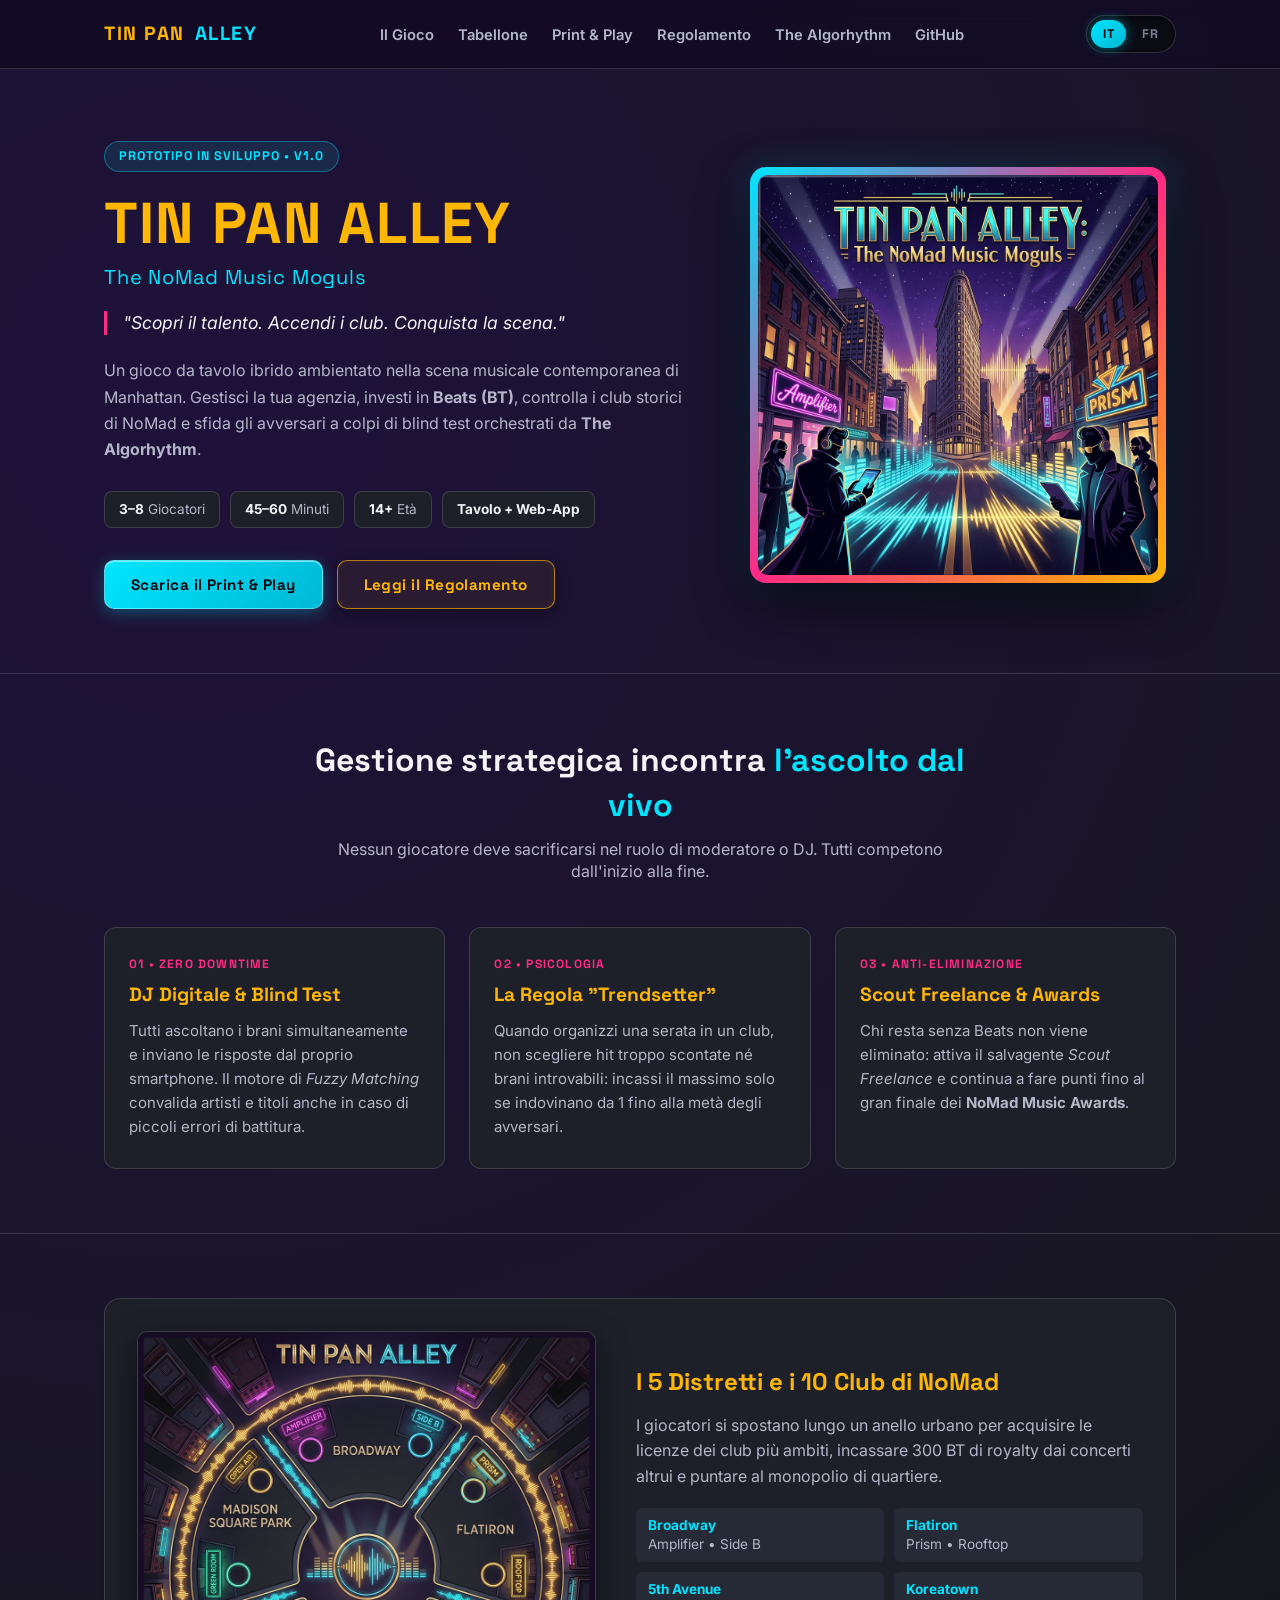
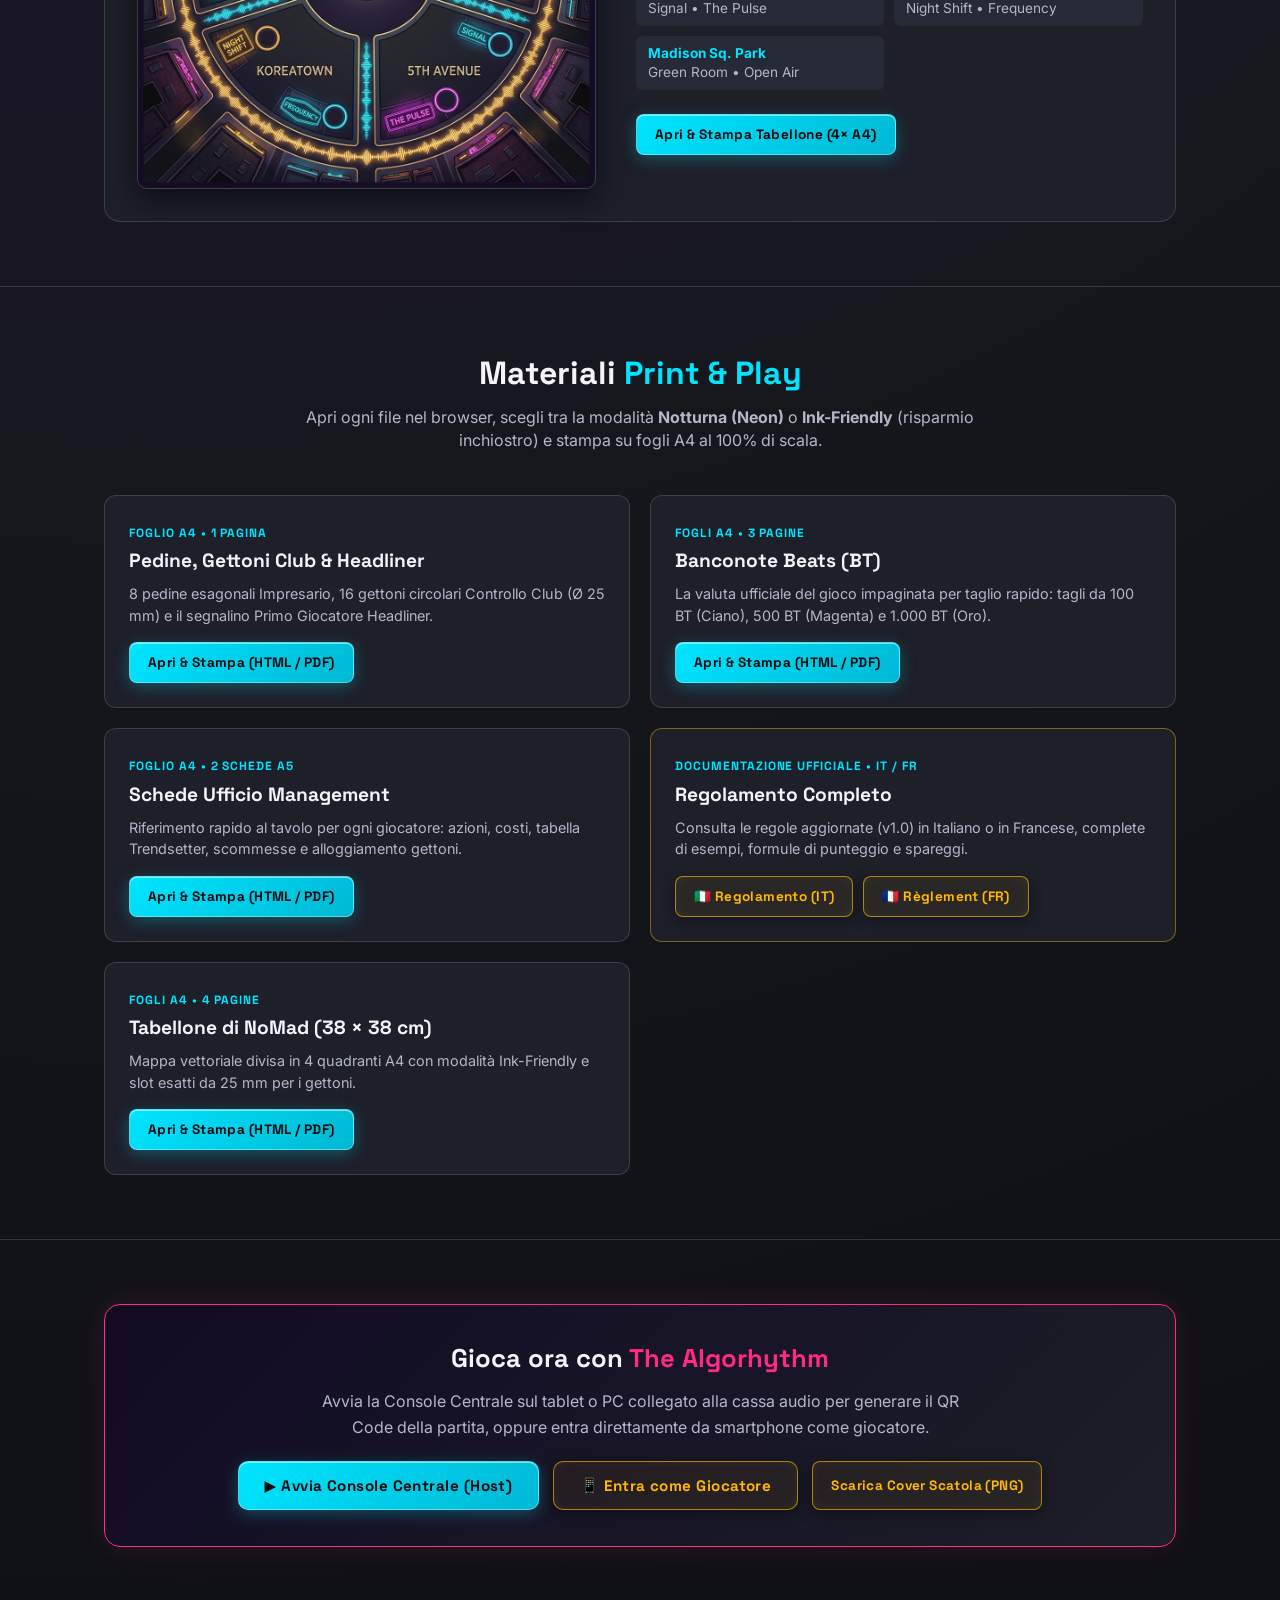
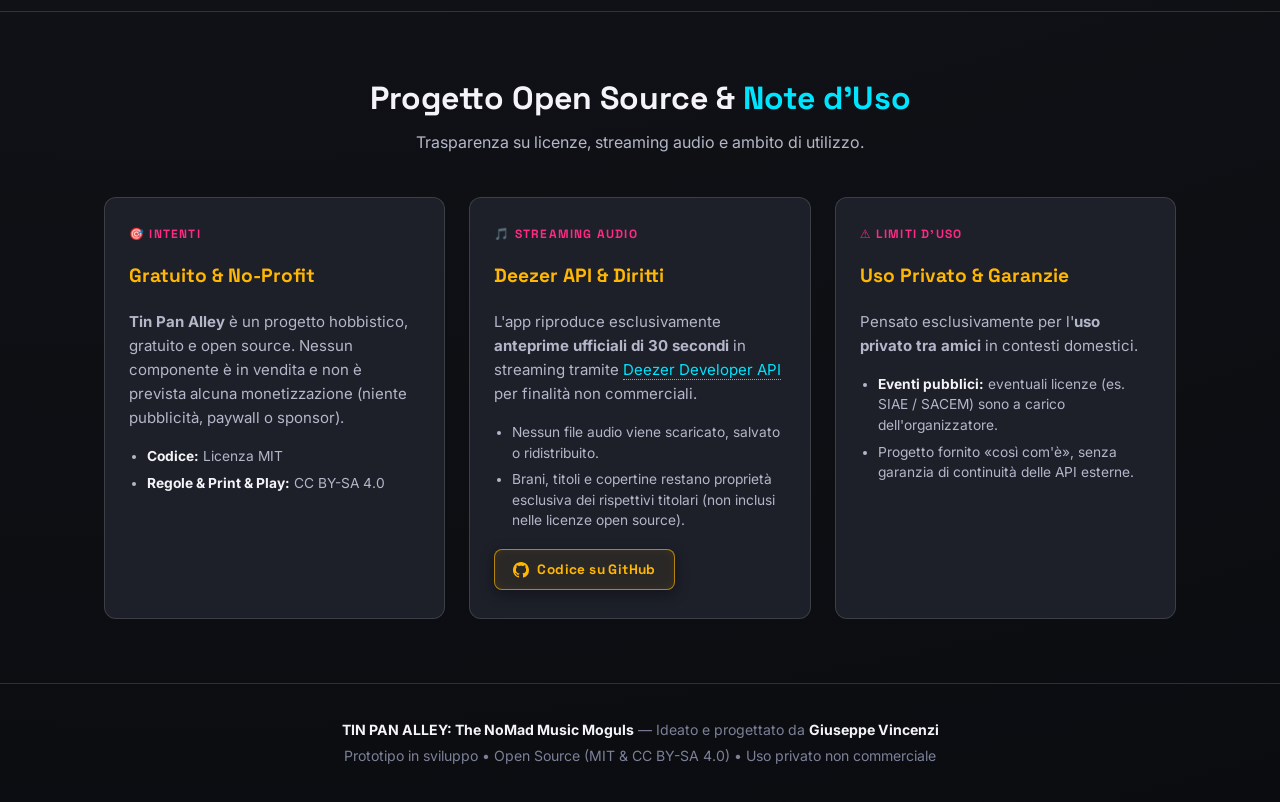
==== commit bdd1a399: "ReadMe update" ====
--- a/index.html
+++ b/index.html
@@ -19,6 +19,7 @@
         <li><a href="#download" data-i18n="nav.pnp">Print &amp; Play</a></li>
         <li><a href="#regolamento" data-i18n="nav.rules">Regolamento</a></li>
         <li><a href="#webapp" data-i18n="nav.app">The Algorhythm</a></li>
+        <li><a href="https://github.com/gvincenzi/tinpanalley" target="_blank" rel="noopener">GitHub</a></li>
       </ul>
       <div class="lang-switch" aria-label="Language selector">
         <button class="lang-btn" id="btn-it" onclick="setLanguage('it')">IT</button>
@@ -231,6 +232,65 @@
     </div>
   </section>
 
+    <!-- INTENTI, NOTE MUSICALI E LIMITI D'USO -->
+  <section id="legal" class="section">
+    <div class="container">
+      <div class="section-header">
+        <h2 data-i18n="legal.title">Progetto Open Source &amp; <span>Note d'Uso</span></h2>
+        <p data-i18n="legal.subtitle">Trasparenza su licenze, streaming audio e ambito di utilizzo.</p>
+      </div>
+
+      <div class="features-grid">
+        <article class="feature-card legal-card">
+          <span class="feature-tag" data-i18n="legal.c1Tag">🎯 Intenti</span>
+          <h3 data-i18n="legal.c1Title">Gratuito &amp; No-Profit</h3>
+          <p data-i18n="legal.c1Desc">
+            <strong>Tin Pan Alley</strong> è un progetto hobbistico, gratuito e open source.
+            Nessun componente è in vendita e non è prevista alcuna monetizzazione (niente pubblicità, paywall o sponsor).
+          </p>
+          <ul class="legal-list">
+            <li data-i18n="legal.c1Li1"><strong>Codice:</strong> Licenza MIT</li>
+            <li data-i18n="legal.c1Li2"><strong>Regole &amp; Print &amp; Play:</strong> CC BY-SA 4.0</li>
+          </ul>
+        </article>
+
+        <article class="feature-card legal-card">
+          <span class="feature-tag" data-i18n="legal.c2Tag">🎵 Streaming Audio</span>
+          <h3 data-i18n="legal.c2Title">Deezer API &amp; Diritti</h3>
+          <p data-i18n="legal.c2Desc">
+            L'app riproduce esclusivamente <strong>anteprime ufficiali di 30 secondi</strong> in streaming tramite
+            <a href="https://developers.deezer.com/" target="_blank" rel="noopener" class="legal-link">Deezer Developer API</a>
+            per finalità non commerciali.
+          </p>
+          <ul class="legal-list">
+            <li data-i18n="legal.c2Li1">Nessun file audio viene scaricato, salvato o ridistribuito.</li>
+            <li data-i18n="legal.c2Li2">Brani, titoli e copertine restano proprietà esclusiva dei rispettivi titolari (non inclusi nelle licenze open source).</li>
+          </ul>
+          <div style="margin-top: auto; padding-top: 8px;">
+            <a href="https://github.com/gvincenzi/tinpanalley" target="_blank" rel="noopener" class="btn btn-secondary btn-small">
+              <svg width="16" height="16" viewBox="0 0 24 24" fill="currentColor" aria-hidden="true">
+                <path d="M12 0C5.37 0 0 5.37 0 12c0 5.31 3.435 9.795 8.205 11.385.6.105.825-.255.825-.57 0-.285-.015-1.23-.015-2.235-3.015.555-3.795-.735-4.035-1.41-.135-.345-.72-1.41-1.23-1.695-.42-.225-1.02-.78-.015-.795.945-.015 1.62.87 1.845 1.23 1.08 1.815 2.805 1.305 3.495.99.105-.78.42-1.305.765-1.605-2.67-.3-5.46-1.335-5.46-5.925 0-1.305.465-2.385 1.23-3.225-.12-.3-.54-1.53.12-3.18 0 0 1.005-.315 3.3 1.23.96-.27 1.98-.405 3-.405s2.04.135 3 .405c2.295-1.56 3.3-1.23 3.3-1.23.66 1.65.24 2.88.12 3.18.765.84 1.23 1.905 1.23 3.225 0 4.605-2.805 5.625-5.475 5.925.435.375.81 1.095.81 2.22 0 1.605-.015 2.895-.015 3.3 0 .315.225.69.825.57A12.02 12.02 0 0 0 24 12c0-6.63-5.37-12-12-12z"/>
+              </svg>
+              <span data-i18n="legal.githubBtn">Codice su GitHub</span>
+            </a>
+          </div>
+        </article>
+
+        <article class="feature-card legal-card">
+          <span class="feature-tag" data-i18n="legal.c3Tag">⚠️ Limiti d'Uso</span>
+          <h3 data-i18n="legal.c3Title">Uso Privato &amp; Garanzie</h3>
+          <p data-i18n="legal.c3Desc">
+            Pensato esclusivamente per l'<strong>uso privato tra amici</strong> in contesti domestici.
+          </p>
+          <ul class="legal-list">
+            <li data-i18n="legal.c3Li1"><strong>Eventi pubblici:</strong> eventuali licenze (es. SIAE / SACEM) sono a carico dell'organizzatore.</li>
+            <li data-i18n="legal.c3Li2">Progetto fornito «così com'è», senza garanzia di continuità delle API esterne.</li>
+          </ul>
+        </article>
+      </div>
+    </div>
+  </section>
+
   <!-- FOOTER -->
   <footer class="footer">
     <div class="container">
--- a/landing.css
+++ b/landing.css
@@ -634,3 +634,36 @@
   color: #090a0f;
   box-shadow: 0 0 12px rgba(0, 229, 255, 0.45);
 }
+
+/* --- SEZIONE NOTE LEGALI & INTENTI --- */
+.legal-card {
+  display: flex;
+  flex-direction: column;
+  gap: 10px;
+}
+
+.legal-list {
+  margin-top: 6px;
+  padding-left: 18px;
+  display: flex;
+  flex-direction: column;
+  gap: 6px;
+  font-size: 0.86rem;
+  color: var(--text-secondary);
+  line-height: 1.5;
+}
+
+.legal-list strong {
+  color: var(--text-primary);
+}
+
+.legal-link {
+  color: var(--brand-cyan);
+  text-decoration: none;
+  border-bottom: 1px dotted var(--brand-cyan);
+}
+
+.legal-link:hover {
+  color: #ffffff;
+  border-bottom-style: solid;
+}
